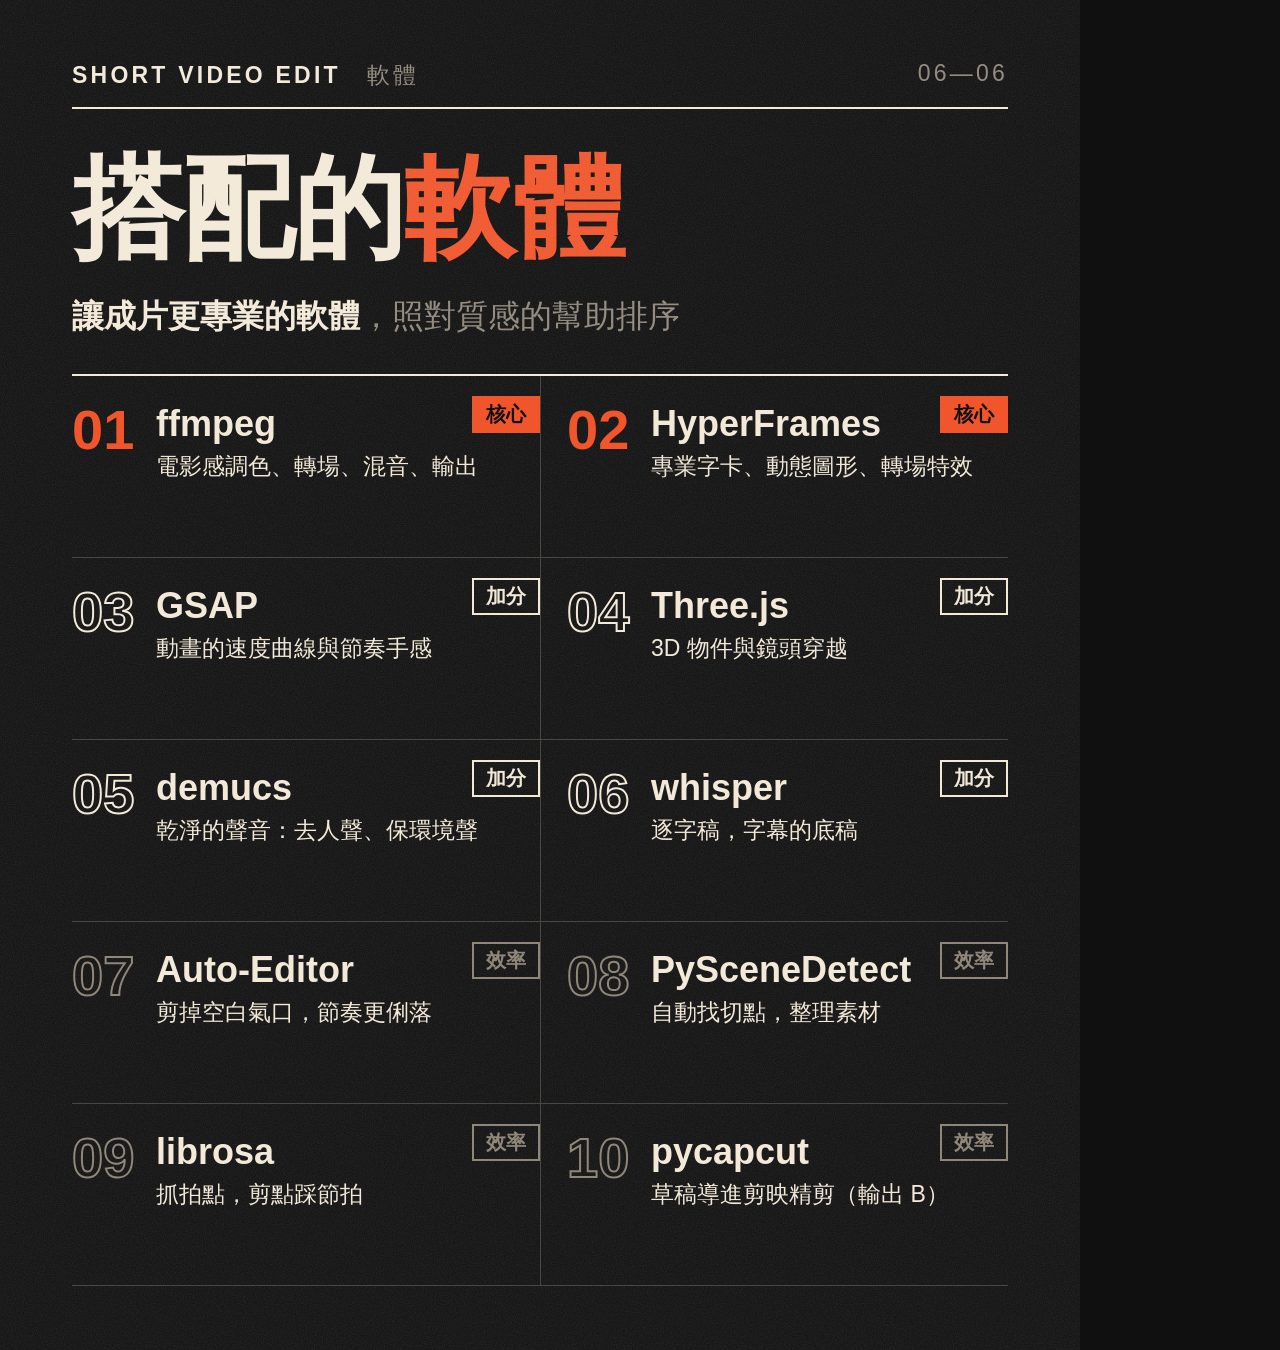
==== docs/src/card-engines.html @ 3c70aaa7 "README 改以 Star 邀請與 git clone 為主、依圖卡順序重排；新增使用說明、內建工具、搭配軟體三張說明圖（六張統一頁碼）；輸出 B 依賴說明 Co-Authored-By: Clau" ====
<!doctype html><html lang="zh-Hant"><head><meta charset="utf-8"><link rel="stylesheet" href="bass.css">
<style>
.list{margin-top:34px;border-top:2px solid var(--paper);display:grid;grid-template-columns:1fr 1fr;grid-template-rows:repeat(5,182px);grid-auto-flow:row}
.c{position:relative;padding:26px 0 0 0;display:grid;grid-template-columns:78px 1fr;column-gap:6px;border-bottom:1px solid var(--rule)}
.c:nth-child(even){padding-left:26px;border-left:1px solid var(--rule)}
.n{font-weight:900;font-size:56px;line-height:1;color:transparent;-webkit-text-stroke:2px var(--dim)}
.must .n{color:var(--org);-webkit-text-stroke:0}
.t h3{font-size:36px;font-weight:900;line-height:1.2}
.t p{font-size:23px;color:var(--paper);font-weight:500;margin-top:6px;line-height:1.35;padding-right:10px}
.tag{position:absolute;right:0;top:20px;font-size:20px;font-weight:900;padding:3px 12px;border:2px solid var(--dim);color:var(--dim)}
.must .tag{background:var(--org);border-color:var(--org);color:var(--ink)}
.plus .tag{border-color:var(--paper);color:var(--paper)}
.plus .n{-webkit-text-stroke:2px var(--paper)}
</style></head><body><div class="page"><svg class="grain" width="1080" height="1350"><filter id="n"><feTurbulence type="fractalNoise" baseFrequency=".9" numOctaves="2" seed="7"/><feColorMatrix values="0 0 0 0 1  0 0 0 0 1  0 0 0 0 1  0 0 0 .9 0"/></filter><rect width="100%" height="100%" filter="url(#n)"/></svg>
<div class="head"><span><b>SHORT VIDEO EDIT</b>　軟體</span><span>06—06</span></div>
<h1>搭配的<em>軟體</em></h1>
<div class="lead"><b>讓成片更專業的軟體</b>，照對質感的幫助排序</div>
<div class="list">
 <div class="c must"><div class="n">01</div><div class="t"><h3>ffmpeg</h3><p>電影感調色、轉場、混音、輸出</p></div><span class="tag">核心</span></div>
 <div class="c must"><div class="n">02</div><div class="t"><h3>HyperFrames</h3><p>專業字卡、動態圖形、轉場特效</p></div><span class="tag">核心</span></div>
 <div class="c plus"><div class="n">03</div><div class="t"><h3>GSAP</h3><p>動畫的速度曲線與節奏手感</p></div><span class="tag">加分</span></div>
 <div class="c plus"><div class="n">04</div><div class="t"><h3>Three.js</h3><p>3D 物件與鏡頭穿越</p></div><span class="tag">加分</span></div>
 <div class="c plus"><div class="n">05</div><div class="t"><h3>demucs</h3><p>乾淨的聲音：去人聲、保環境聲</p></div><span class="tag">加分</span></div>
 <div class="c plus"><div class="n">06</div><div class="t"><h3>whisper</h3><p>逐字稿，字幕的底稿</p></div><span class="tag">加分</span></div>
 <div class="c"><div class="n">07</div><div class="t"><h3>Auto-Editor</h3><p>剪掉空白氣口，節奏更俐落</p></div><span class="tag">效率</span></div>
 <div class="c"><div class="n">08</div><div class="t"><h3>PySceneDetect</h3><p>自動找切點，整理素材</p></div><span class="tag">效率</span></div>
 <div class="c"><div class="n">09</div><div class="t"><h3>librosa</h3><p>抓拍點，剪點踩節拍</p></div><span class="tag">效率</span></div>
 <div class="c"><div class="n">10</div><div class="t"><h3>pycapcut</h3><p>草稿導進剪映精剪（輸出 B）</p></div><span class="tag">效率</span></div>
</div>
</div><script src="jitter.js"></script></body></html>
---- docs/src/bass.css ----
/* 說明圖共用樣式：電影符號海報（Saul Bass 式剪紙色塊）＋瑞士格線（Müller-Brockmann 式秩序）。1080×1350。
   少色：墨黑底、紙白、橘紅（主角與「要你決定」）、芥黃（次要）。大色塊用不規則邊緣模擬剪紙，細白線畫格線，大數字當節奏。
   字體：Noto Sans CJK TC（Black／Medium）。不用漸層、陰影、圓角盒。 */
:root{--ink:#111010;--paper:#F2E9D8;--org:#F0552B;--mus:#F2B632;--dim:#8F877A;--rule:#4A4640}
*{box-sizing:border-box;margin:0;padding:0}
html,body{width:1080px;height:1350px;background:var(--ink);color:var(--paper);
  font-family:'Noto Sans CJK TC','Noto Sans TC','PingFang TC',sans-serif;-webkit-font-smoothing:antialiased}
.page{position:relative;width:1080px;height:1350px;padding:60px 72px;overflow:hidden}
.grain{position:absolute;inset:0;opacity:.10;mix-blend-mode:screen;pointer-events:none}
.head{display:flex;justify-content:space-between;font-size:23px;font-weight:500;letter-spacing:.14em;color:var(--dim);
  border-bottom:2px solid var(--paper);padding-bottom:16px}
.head b{color:var(--paper);font-weight:700}
h1{font-weight:900;font-size:112px;line-height:1.08;margin-top:40px;letter-spacing:-.015em}
h1 em{font-style:normal;color:var(--org)}
.lead{margin-top:22px;font-size:32px;line-height:1.5;font-weight:500;color:var(--dim)}
.lead b{color:var(--paper);font-weight:700}
.cut{position:absolute}
.foot{position:absolute;left:72px;right:72px;bottom:48px;display:flex;justify-content:space-between;font-size:22px;letter-spacing:.14em;color:var(--dim);
  border-top:1px solid var(--rule);padding-top:14px}
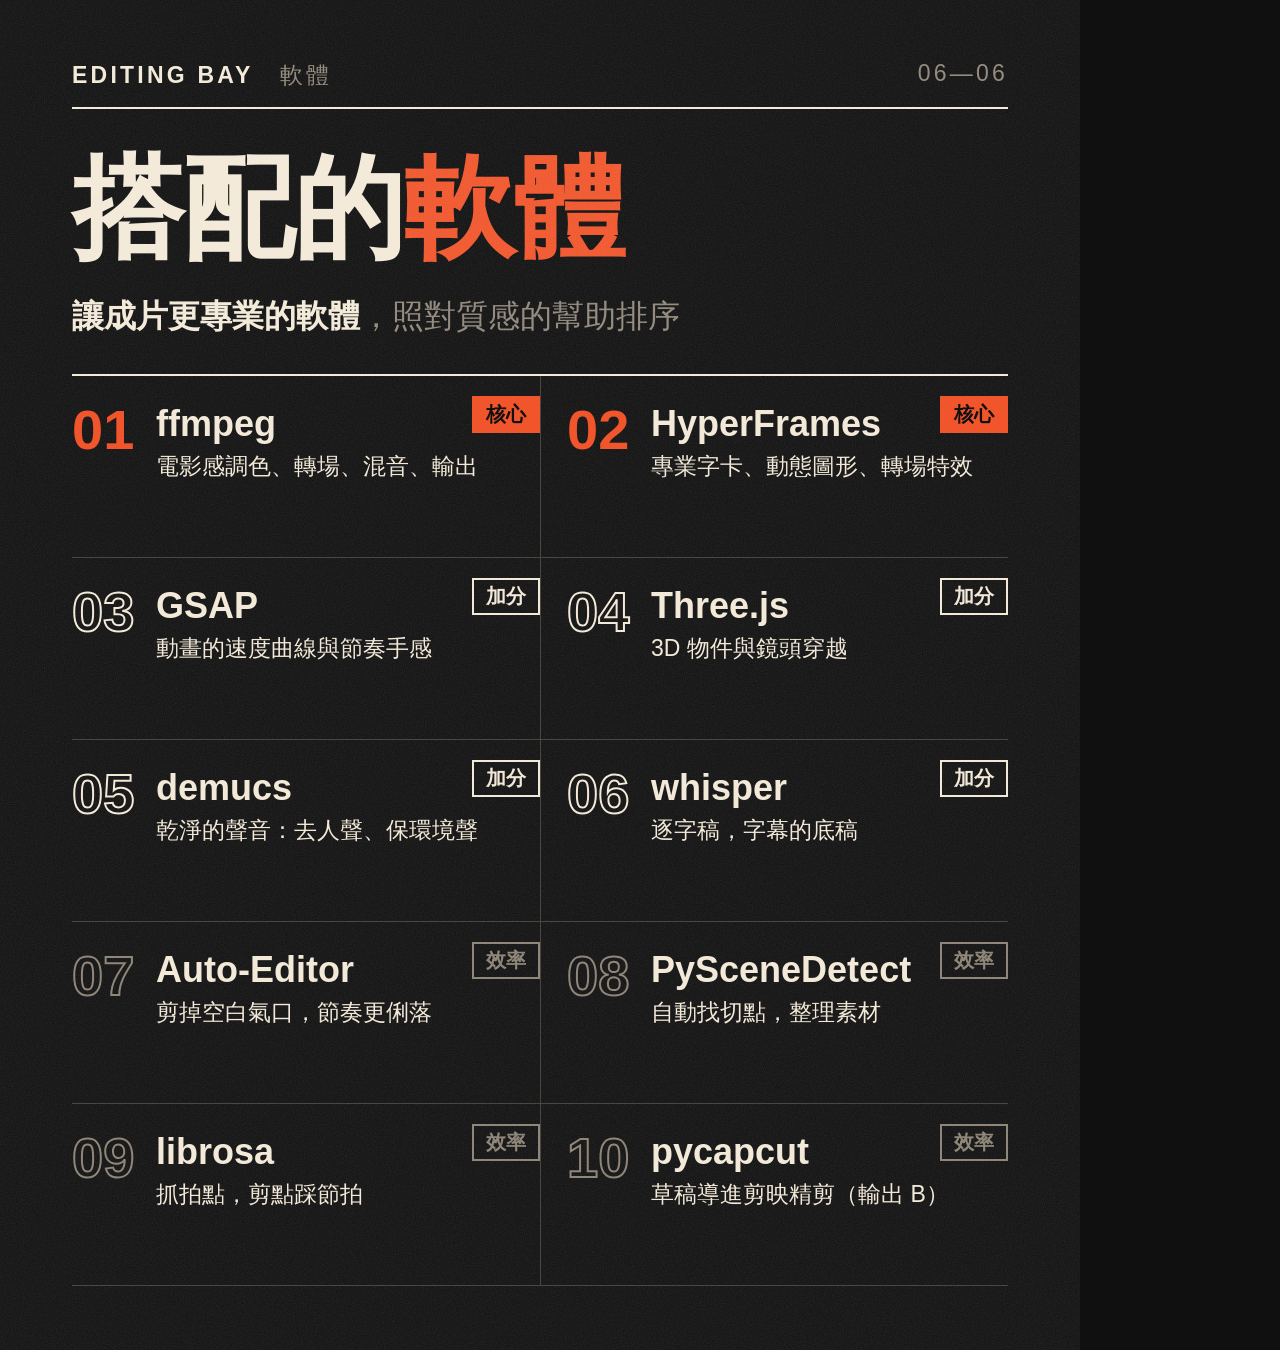
==== commit 31b58c1a: "改名 editing-bay（剪輯機房）：repo、skill 資料夾與名稱、說明圖標頭、README 全部一致 Co-Authored-By: Claude Sonnet 5.5 <noreply@" ====
--- a/docs/src/card-engines.html
+++ b/docs/src/card-engines.html
@@ -12,7 +12,7 @@
 .plus .tag{border-color:var(--paper);color:var(--paper)}
 .plus .n{-webkit-text-stroke:2px var(--paper)}
 </style></head><body><div class="page"><svg class="grain" width="1080" height="1350"><filter id="n"><feTurbulence type="fractalNoise" baseFrequency=".9" numOctaves="2" seed="7"/><feColorMatrix values="0 0 0 0 1  0 0 0 0 1  0 0 0 0 1  0 0 0 .9 0"/></filter><rect width="100%" height="100%" filter="url(#n)"/></svg>
-<div class="head"><span><b>SHORT VIDEO EDIT</b>　軟體</span><span>06—06</span></div>
+<div class="head"><span><b>EDITING BAY</b>　軟體</span><span>06—06</span></div>
 <h1>搭配的<em>軟體</em></h1>
 <div class="lead"><b>讓成片更專業的軟體</b>，照對質感的幫助排序</div>
 <div class="list">
